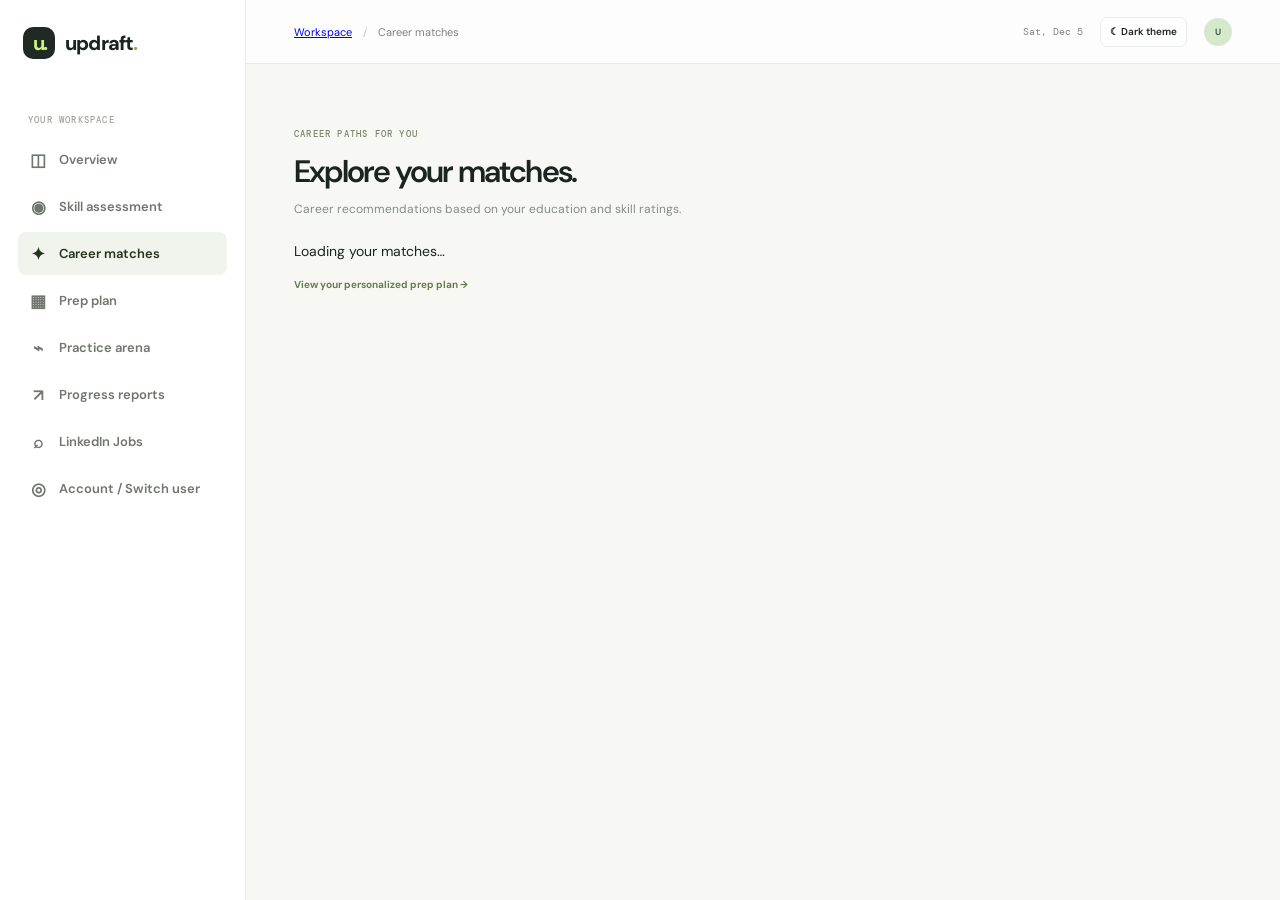
==== Frontend/pages/career-results.html @ 94cf5e40 "Update dashboard charts and focus sessions" ====
<!doctype html>
<html lang="en">
<head>
  <meta charset="utf-8">
  <meta name="viewport" content="width=device-width, initial-scale=1">
  <title>Career matches — Updraft</title>
  <link rel="preconnect" href="https://fonts.googleapis.com">
  <link href="https://fonts.googleapis.com/css2?family=DM+Mono:wght@400;500&family=DM+Sans:wght@400;500;600;700;800&display=swap" rel="stylesheet">
  <link rel="stylesheet" href="../css/styles.css">
  <link rel="stylesheet" href="../css/career.css">
</head>
<body>
  <aside class="sidebar">
    <a class="brand" href="../index.html">
      <span class="brandmark">u.</span>
      <span>updraft<span class="brand-dot">.</span></span>
    </a>
    <div class="side-label">YOUR WORKSPACE</div>
    <nav aria-label="Main navigation">
      <a class="nav-item" href="../index.html"><span>◫</span> Overview</a>
      <a class="nav-item" href="assessment.html"><span>◉</span> Skill assessment</a>
      <a class="nav-item active" href="career-results.html"><span>✦</span> Career matches</a>
      <a class="nav-item" href="plan.html"><span>▦</span> Prep plan</a>
      <a class="nav-item" href="practice.html"><span>⌁</span> Practice arena</a>
      <a class="nav-item" href="reports.html"><span>↗</span> Progress reports</a>
          <a class="nav-item" href="linkedin-jobs.html"><span>⌕</span> LinkedIn Jobs</a>
      <a class="nav-item" href="account.html"><span>◎</span> Account / Switch user</a>
</nav>
  </aside>

  <main class="main">
    <header class="topbar">
      <div class="breadcrumbs">
        <a href="../index.html">Workspace</a>
        <span>/</span>
        Career matches
      </div>
      <div class="top-actions">
        <span class="today" id="today"></span>
        <a class="avatar mini" href="account.html" aria-label="Account and switch user">U</a>
      </div>
    </header>

    <div class="content">
      <div class="page-head">
        <div class="eyebrow">CAREER PATHS FOR YOU</div>
        <h1>Explore your matches.</h1>
        <p>Career recommendations based on your education and skill ratings.</p>
      </div>

      <p id="career-status" class="career-status" role="status" aria-live="polite">
        Loading your matches…
      </p>

      <div id="career-results" class="career-results" aria-live="polite"></div>

      <section id="career-empty" class="panel" hidden>
        <h2>No career matches yet</h2>
        <p class="panel-copy">Complete your assessment to get personalized recommendations.</p>
        <a class="action" href="assessment.html">Complete assessment →</a>
      </section>

      <section id="career-error" class="panel" hidden>
        <h2>Career matches could not be loaded</h2>
        <p class="panel-copy">Check your connection and try again.</p>
        <button class="action" id="retry-careers" type="button">Try again</button>
      </section>

      <a class="text-link career-plan-link" href="plan.html">View your personalized prep plan →</a>
    </div>
  </main>

  <script src="../js/app.js"></script>
  <script src="../js/career-results.js"></script>
</body>
</html>
---- Frontend/css/styles.css ----
@import url('https://fonts.googleapis.com/css2?family=DM+Mono:wght@400;500&family=DM+Sans:wght@400;500;600;700;800&display=swap');

:root {
  --ink: #1c2420;
  --muted: #858c85;
  --line: #e9ece6;
  --paper: #f7f8f4;
  --white: #fff;
  --lime: #c9f17b;
  --green: #577d38;
  --dark: #202923;
  --purple: #e9e2fb;
  --coral: #ffe4dc;
  --blue: #e0ebf7;
}

* {
  box-sizing: border-box;
}

body {
  margin: 0;
  background: var(--paper);
  color: var(--ink);
  font-family: 'DM Sans', sans-serif;
  font-size: 14px;
}

.sidebar {
  position: fixed;
  inset: 0 auto 0 0;
  width: 246px;
  background: #fff;
  border-right: 1px solid var(--line);
  padding: 27px 18px;
  display: flex;
  flex-direction: column;
  z-index: 2;
}

.brand {
  display: flex;
  align-items: center;
  gap: 10px;
  text-decoration: none;
  color: var(--ink);
  font-weight: 800;
  font-size: 20px;
  letter-spacing: -.8px;
  margin: 0 0 55px 5px;
}

.brandmark {
  height: 32px;
  width: 32px;
  background: var(--dark);
  color: var(--lime);
  border-radius: 10px;
  display: grid;
  place-items: center;
  font-size: 20px;
  letter-spacing: -2px;
}

.brand-dot {
  color: #8cb052;
}

.side-label,
.eyebrow,
.stat-label {
  font-family: 'DM Mono', monospace;
  font-size: 9px;
  letter-spacing: 1.2px;
  font-weight: 500;
}

.side-label {
  color: #a0a59e;
  padding: 0 10px;
  margin-bottom: 12px;
}

.sidebar nav {
  display: grid;
  gap: 4px;
}

.nav-item {
  height: 43px;
  display: flex;
  align-items: center;
  gap: 12px;
  padding: 0 11px;
  color: #70766f;
  text-decoration: none;
  border-radius: 8px;
  font-size: 13px;
  font-weight: 600;
}

.nav-item > span {
  font-size: 17px;
  width: 18px;
  text-align: center;
}

.nav-item.active {
  background: #f1f4ed;
  color: #26331f;
}

.nav-item i {
  font-style: normal;
  font-size: 10px;
  margin-left: auto;
  background: #e7ecdf;
  padding: 3px 7px;
  border-radius: 20px;
}

.side-bottom {
  margin-top: auto;
}

.streak-card {
  background: #f6f7f2;
  border: 1px solid #ecefe6;
  border-radius: 10px;
  padding: 12px;
  display: flex;
  align-items: center;
  gap: 9px;
  margin-bottom: 18px;
}

.streak-flame {
  color: #df865f;
  font-size: 20px;
}

.streak-card b,
.user-row b {
  font-size: 11px;
  display: block;
}

.streak-card small,
.user-row small {
  display: block;
  color: #91968f;
  font-size: 10px;
  margin-top: 3px;
}

.streak-num {
  font-family: 'DM Mono', monospace;
  font-size: 13px;
  margin-left: auto;
  color: #83905f;
}

.user-row {
  border-top: 1px solid var(--line);
  padding: 16px 4px 0;
  display: flex;
  align-items: center;
  gap: 10px;
  text-decoration: none;
  color: inherit;
  cursor: pointer;
}

.avatar {
  background: #d6e9cd;
  color: #486341;
  border-radius: 50%;
  width: 34px;
  height: 34px;
  display: grid;
  place-items: center;
  font-size: 11px;
  font-weight: 700;
}

.more {
  margin-left: auto;
  color: #8f968e;
  font-size: 19px;
}

.main {
  margin-left: 246px;
  min-height: 100vh;
}

.topbar {
  height: 64px;
  background: rgba(255, 255, 255, .8);
  border-bottom: 1px solid var(--line);
  display: flex;
  align-items: center;
  justify-content: space-between;
  padding: 0 48px;
}

.breadcrumbs {
  font-size: 11px;
  color: #7c837b;
}

.breadcrumbs span {
  margin: 0 8px;
  color: #c0c5bd;
}

.top-actions {
  display: flex;
  align-items: center;
  gap: 17px;
}

.today {
  font-family: 'DM Mono', monospace;
  color: #7f867e;
  font-size: 10px;
}

.icon-btn {
  border: 0;
  background: none;
  font-size: 18px;
  position: relative;
  color: #555;
}

.notification-dot {
  position: absolute;
  right: 2px;
  top: 4px;
  width: 5px;
  height: 5px;
  border-radius: 50%;
  background: #ef886b;
}

.mini {
  width: 28px;
  height: 28px;
  font-size: 9px;
  border: 0;
}

.content {
  max-width: 1320px;
  margin: auto;
  padding: 39px 48px 30px;
}

.welcome-row {
  display: flex;
  justify-content: space-between;
  align-items: flex-end;
  margin-bottom: 26px;
}

.eyebrow {
  color: #7b856f;
}

.live-dot {
  display: inline-block;
  width: 6px;
  height: 6px;
  border-radius: 50%;
  background: #83b95c;
  margin-right: 6px;
  box-shadow: 0 0 0 3px #e3efd9;
}

h1 {
  font-size: 36px;
  line-height: 1.13;
  letter-spacing: -1.8px;
  margin: 14px 0 8px;
  font-weight: 600;
}

h1 em {
  font-family: Georgia, serif;
  font-weight: 400;
  color: #638747;
}

.subhead {
  margin: 0;
  color: #7f867e;
  font-size: 12px;
}

.primary-btn {
  border: 0;
  background: var(--dark);
  color: white;
  border-radius: 7px;
  padding: 12px 14px;
  font-family: inherit;
  font-size: 11px;
  font-weight: 600;
  cursor: pointer;
  box-shadow: 0 5px 12px #1b29151c;
}

.primary-btn span {
  color: var(--lime);
  font-size: 15px;
  vertical-align: -1px;
  margin-right: 7px;
}

.primary-btn b {
  color: #b8ef67;
  margin-left: 13px;
}

.hero-grid {
  display: grid;
  grid-template-columns: 1.28fr .85fr;
  gap: 16px;
}

.readiness-card,
.focus-card,
.stat-card,
.week-card,
.today-card {
  background: white;
  border: 1px solid var(--line);
  border-radius: 11px;
}

.readiness-card {
  padding: 21px 23px 16px;
  min-height: 232px;
  overflow: hidden;
}

.card-top {
  display: flex;
  justify-content: space-between;
  align-items: flex-start;
}

.muted {
  color: #969d93;
}

.card-top h2,
.section-heading h2 {
  font-size: 16px;
  margin: 6px 0 0;
  letter-spacing: -.35px;
}

.dots {
  background: none;
  border: 0;
  font-size: 20px;
  color: #9da39b;
}

.readiness-body {
  display: flex;
  align-items: center;
  gap: 25px;
  margin: 14px 0 8px;
}

.ring {
  width: 111px;
  height: 111px;
  border-radius: 50%;
  display: grid;
  place-items: center;
  position: relative;
  background: conic-gradient(#a5ce6e calc(var(--progress) * 1%), #eef1e9 0);
  transform: rotate(-90deg);
  flex: none;
}

.ring::before {
  content: '';
  position: absolute;
  inset: 7px;
  background: white;
  border-radius: 50%;
}

.ring-inner {
  z-index: 1;
  transform: rotate(90deg);
  text-align: center;
}

.ring-inner strong {
  font-size: 27px;
  letter-spacing: -1px;
}

.ring-inner strong span {
  font-size: 13px;
}

.ring-inner small {
  display: block;
  font-family: 'DM Mono', monospace;
  font-size: 8px;
  letter-spacing: 1px;
  color: #8a9288;
}

.readiness-copy {
  max-width: 300px;
}

.delta {
  font-family: 'DM Mono', monospace;
  font-size: 11px;
  color: #638747;
}

.delta span {
  color: #949a92;
}

.readiness-copy p {
  font-size: 11px;
  line-height: 1.6;
  color: #7b827a;
  margin: 8px 0;
}

.readiness-copy p b {
  color: #47523e;
}

.mini-tags {
  display: flex;
  gap: 7px;
}

.mini-tags span {
  background: #f4f6f1;
  border-radius: 20px;
  color: #7d8579;
  font-size: 9px;
  padding: 5px 8px;
}

.readiness-foot {
  border-top: 1px solid #eff1ec;
  display: flex;
  align-items: center;
  gap: 12px;
  padding-top: 10px;
  font-size: 9px;
  color: #889087;
}

.sparkline {
  height: 35px;
  flex: 1;
}

.sparkline svg {
  width: 100%;
  height: 100%;
}

.ticks {
  display: flex;
  flex-direction: column;
  justify-content: space-between;
  height: 35px;
  font: 8px 'DM Mono', monospace;
  color: #abb0a9;
}

.focus-card {
  padding: 21px 22px;
  background: #eff3e9;
  position: relative;
  overflow: hidden;
}

.focus-card h2 {
  font-size: 17px;
}

.spark-icon {
  font-size: 22px;
  color: #85a85d;
}

.focus-topic {
  background: white;
  border: 1px solid #e7ebdf;
  border-radius: 8px;
  padding: 11px;
  display: flex;
  align-items: center;
  gap: 10px;
  margin-top: 21px;
}

.topic-icon {
  width: 32px;
  height: 32px;
  background: #edf3e6;
  border-radius: 7px;
  display: grid;
  place-items: center;
  color: #68854e;
  font-size: 17px;
}

.focus-topic b {
  font-size: 11px;
  display: block;
}

.focus-topic small {
  font-size: 9px;
  color: #969d92;
  display: block;
  margin-top: 3px;
}

.topic-score {
  font: 11px 'DM Mono', monospace;
  margin-left: auto;
  color: #76836b;
}

.focus-progress {
  height: 4px;
  background: #dde4d4;
  border-radius: 10px;
  margin: 10px 1px 11px;
}

.focus-progress span {
  height: 100%;
  display: block;
  background: #99bd68;
  border-radius: 10px;
}

.focus-hint {
  font-size: 9px;
  color: #717a6d;
  margin-bottom: 13px;
}

.focus-hint span {
  color: #78964e;
  font-size: 13px;
  margin-right: 4px;
}

.dark-btn {
  width: 100%;
  height: 34px;
  border: 0;
  border-radius: 6px;
  background: #263229;
  color: white;
  text-align: left;
  padding: 0 11px;
  font-family: inherit;
  font-size: 10px;
  cursor: pointer;
}

.dark-btn span {
  float: right;
  color: var(--lime);
  font-size: 16px;
  margin-top: -2px;
}

.section-heading {
  display: flex;
  justify-content: space-between;
  align-items: end;
  margin: 29px 0 12px;
}

.section-heading h2 {
  font-size: 17px;
}

.text-link {
  color: #667c4f;
  font-size: 10px;
  text-decoration: none;
  font-weight: 700;
}

.text-link span {
  margin-left: 6px;
}

.stat-grid {
  display: grid;
  grid-template-columns: repeat(4, 1fr);
  gap: 13px;
}

.stat-card {
  padding: 14px 14px 12px;
  min-height: 127px;
  position: relative;
}

.stat-icon {
  display: inline-grid;
  place-items: center;
  width: 25px;
  height: 25px;
  border-radius: 7px;
  font-size: 13px;
  margin-right: 6px;
  vertical-align: middle;
}

.violet {
  background: var(--purple);
  color: #7554aa;
}

.lime {
  background: #edf4dc;
  color: #6a8c3b;
}

.coral {
  background: var(--coral);
  color: #c97b62;
}

.blue {
  background: var(--blue);
  color: #5980a8;
}

.stat-label {
  font-size: 8px;
  color: #90978f;
  letter-spacing: .8px;
  vertical-align: middle;
}

.stat-value {
  font-size: 25px;
  font-weight: 600;
  letter-spacing: -.8px;
  margin: 9px 0 8px;
}

.stat-value small {
  font-weight: 400;
  color: #90978f;
  font-size: 10px;
  letter-spacing: 0;
}

.stat-foot {
  font-size: 9px;
  color: #90978f;
  position: relative;
}

.positive {
  color: #658b48;
  font-weight: 700;
  margin-right: 3px;
}

.bars {
  position: absolute;
  right: 0;
  bottom: 0;
  display: flex;
  gap: 3px;
  height: 22px;
  align-items: end;
}

.bars i {
  width: 4px;
  background: #c6deaa;
  border-radius: 2px 2px 0 0;
}

.bars i:nth-last-child(1) {
  background: #88ae61;
}

.micro-line {
  position: absolute;
  right: 0;
  bottom: -1px;
  font-size: 18px;
  letter-spacing: -3px;
  color: #9ec46f;
}

.coral-line {
  color: #e2a08a;
}

.tiny-progress {
  position: absolute;
  right: 0;
  bottom: 2px;
  width: 48px;
  height: 4px;
  background: #edf0eb;
  border-radius: 5px;
}

.tiny-progress i {
  display: block;
  width: 67%;
  height: 100%;
  background: #96b86e;
  border-radius: 5px;
}

.lower-grid {
  display: grid;
  grid-template-columns: 1.15fr .85fr;
  gap: 14px;
  margin-top: 17px;
}

.week-card,
.today-card {
  padding: 17px 19px;
}

.week-meta {
  display: flex;
  gap: 20px;
  margin: 16px 0 6px;
  color: #90978f;
  font-size: 9px;
}

.week-meta b {
  font: 12px 'DM Mono', monospace;
  color: #4a5149;
  margin-right: 4px;
}

.select-pill {
  border: 1px solid var(--line);
  border-radius: 5px;
  background: white;
  padding: 6px 8px;
  color: #7c837a;
  font: 9px 'DM Sans', sans-serif;
}

.chart {
  height: 105px;
  display: grid;
  grid-template-columns: 26px 1fr;
  grid-template-rows: 1fr 15px;
  position: relative;
}

.y-labels {
  display: flex;
  flex-direction: column;
  justify-content: space-between;
  color: #a4aaa2;
  font: 8px 'DM Mono', monospace;
  padding-bottom: 0;
}

.chart-area {
  position: relative;
  display: flex;
  justify-content: space-around;
  align-items: end;
  padding: 0 8px;
}

.gridline {
  position: absolute;
  left: 0;
  right: 0;
  border-top: 1px dashed #edf0ea;
}

.g1 {
  top: 0;
}

.g2 {
  top: 50%;
}

.g3 {
  bottom: 0;
}

.bar-group {
  height: 100%;
  display: flex;
  align-items: end;
  gap: 3px;
  z-index: 1;
  width: 24px;
}

.bar-group i {
  width: 10px;
  background: #a8c982;
  border-radius: 3px 3px 0 0;
}

.bar-group i.soft {
  background: #e0e9d7;
}

.bar-group i.empty {
  height: 4px;
  width: 10px;
  background: #f0f2ed;
  border-radius: 3px;
}

.x-labels {
  grid-column: 2;
  display: flex;
  justify-content: space-around;
  color: #9ca39a;
  font: 8px 'DM Mono', monospace;
  padding-top: 4px;
}

.date-badge {
  background: #f1f4ed;
  color: #72825f;
  text-align: center;
  font: 8px 'DM Mono', monospace;
  padding: 5px 9px;
  border-radius: 5px;
  line-height: 1.5;
}

.date-badge b {
  font-size: 14px;
}

.task-list {
  margin-top: 13px;
}

.task {
  display: flex;
  align-items: center;
  gap: 9px;
  padding: 9px 0;
  border-bottom: 1px solid #f0f1ed;
  cursor: pointer;
}

.task input {
  position: absolute;
  opacity: 0;
}

.checkmark {
  height: 15px;
  width: 15px;
  border: 1px solid #d9ded5;
  border-radius: 4px;
  display: block;
  flex: none;
}

.task input:checked + .checkmark {
  background: #8aaf61;
  border-color: #8aaf61;
}

.task input:checked + .checkmark::after {
  content: '✓';
  display: block;
  color: white;
  font-size: 11px;
  text-align: center;
  line-height: 14px;
}

.task b {
  display: block;
  font-size: 10px;
}

.task small {
  display: block;
  color: #9ba198;
  font-size: 9px;
  margin-top: 3px;
}

.task-tag {
  margin-left: auto;
  font: 8px 'DM Mono', monospace;
  font-style: normal;
  letter-spacing: .4px;
  padding: 4px 6px;
  border-radius: 3px;
}

.tag-code {
  color: #6a89a8;
  background: #edf3f8;
}

.tag-talk {
  color: #a07c53;
  background: #f7f2e8;
}

.tag-done {
  color: #709054;
  background: #eff5e7;
}

.task.done b {
  text-decoration: line-through;
  color: #9ca39a;
}

.task-link {
  display: block;
  text-align: right;
  margin-top: 11px;
}

.bottom-banner {
  margin-top: 17px;
  background: #27342b;
  color: white;
  border-radius: 10px;
  padding: 19px 22px;
  display: flex;
  align-items: center;
  gap: 15px;
  position: relative;
  overflow: hidden;
}

.banner-symbol {
  width: 38px;
  height: 38px;
  border-radius: 50%;
  background: #394a39;
  color: var(--lime);
  display: grid;
  place-items: center;
  font-size: 17px;
  z-index: 1;
}

.bottom-banner > div:not(.banner-orb) {
  z-index: 1;
}

.bottom-banner .eyebrow {
  color: #b4cf8f;
  font-size: 8px;
}

.bottom-banner h3 {
  margin: 4px 0;
  font-size: 14px;
}

.bottom-banner p {
  margin: 0;
  color: #b0b9ad;
  font-size: 10px;
}

.bottom-banner button {
  margin-left: auto;
  z-index: 1;
  border: 0;
  background: var(--lime);
  color: #283521;
  border-radius: 5px;
  padding: 10px 12px;
  font: 600 9px 'DM Sans', sans-serif;
  cursor: pointer;
}

.bottom-banner button span {
  margin-left: 11px;
}

.banner-orb {
  position: absolute;
  border-radius: 50%;
  border: 1px solid #4c5b4c;
  opacity: .45;
}

.orb1 {
  width: 180px;
  height: 180px;
  right: 110px;
  top: -130px;
}

.orb2 {
  width: 125px;
  height: 125px;
  right: 136px;
  top: -103px;
}

footer {
  font: 8px 'DM Mono', monospace;
  letter-spacing: .8px;
  color: #a4aaa1;
  padding: 20px 2px 0;
}

.footer-right {
  float: right;
  letter-spacing: 0;
  font-family: 'DM Sans', sans-serif;
  font-size: 9px;
}

.page-head {
  margin: 25px 0;
}

.page-head h1 {
  font-size: 31px;
}

.page-head p {
  color: var(--muted);
  font-size: 12px;
}

.panel {
  background: #fff;
  border: 1px solid var(--line);
  border-radius: 10px;
  padding: 22px;
  margin: 15px 0;
}

.panel h2 {
  font-size: 17px;
  margin: 0 0 10px;
}

.page-grid {
  display: grid;
  grid-template-columns: 1.2fr .8fr;
  gap: 15px;
}

.chip {
  display: inline-block;
  padding: 7px 10px;
  border: 1px solid var(--line);
  border-radius: 20px;
  margin: 5px;
  color: #677263;
  font-size: 10px;
}

.chip.selected {
  background: #eaf2df;
  color: #557740;
  border-color: #d8e6c9;
}

.option-row {
  display: flex;
  gap: 9px;
  flex-wrap: wrap;
}

.choice {
  border: 1px solid var(--line);
  background: white;
  padding: 10px 13px;
  border-radius: 6px;
  cursor: pointer;
  font: 11px 'DM Sans', sans-serif;
}

.choice:hover,
.choice.selected {
  border-color: #9fc377;
  background: #f3f8eb;
}

.action {
  background: #27342b;
  color: white;
  border: 0;
  padding: 11px 15px;
  border-radius: 6px;
  font: 600 11px 'DM Sans', sans-serif;
  cursor: pointer;
}

.question {
  font-size: 19px;
  font-weight: 600;
  line-height: 1.4;
  margin: 15px 0;
}

.answer {
  width: 100%;
  min-height: 125px;
  border: 1px solid var(--line);
  border-radius: 7px;
  padding: 12px;
  font: 12px 'DM Sans', sans-serif;
  resize: vertical;
}

.feedback {
  background: #f2f6ec;
  border-radius: 8px;
  padding: 14px;
  margin-top: 12px;
  color: #536449;
  font-size: 12px;
  line-height: 1.6;
}

.progress-line {
  height: 7px;
  background: #edf0e9;
  border-radius: 8px;
  overflow: hidden;
}

.progress-line i {
  display: block;
  height: 100%;
  background: #a3c877;
  border-radius: 8px;
}

.plan-row {
  display: flex;
  align-items: center;
  gap: 12px;
  padding: 13px 0;
  border-bottom: 1px solid #eff1ec;
}

.plan-row input {
  accent-color: #87ad5c;
}

.plan-row b {
  font-size: 12px;
}

.plan-row small {
  display: block;
  color: #949a92;
  font-size: 10px;
  margin-top: 3px;
}

.week-pill {
  margin-left: auto;
  font: 9px 'DM Mono', monospace;
  color: #718760;
}

.timer {
  font: 40px 'DM Mono', monospace;
  letter-spacing: -2px;
}

.timer-wrap {
  text-align: center;
  padding: 25px;
}

.timer-controls {
  display: flex;
  justify-content: center;
  gap: 8px;
  margin: 14px;
}

.timer-controls button {
  border: 1px solid var(--line);
  background: white;
  border-radius: 6px;
  padding: 8px 12px;
  cursor: pointer;
}

.tabs {
  display: flex;
  gap: 8px;
  border-bottom: 1px solid var(--line);
  padding-bottom: 12px;
}

.tab {
  border: 0;
  background: none;
  color: #878e85;
  font: 11px 'DM Sans', sans-serif;
  padding: 8px 10px;
  cursor: pointer;
}

.tab.active {
  background: #edf3e6;
  color: #526e3e;
  border-radius: 5px;
}

.toast {
  position: fixed;
  bottom: 24px;
  right: 24px;
  background: #243127;
  color: #fff;
  padding: 12px 16px;
  border-radius: 7px;
  box-shadow: 0 8px 24px #0002;
  z-index: 9;
  font-size: 12px;
  animation: pop .2s ease;
}

@keyframes pop {
  from {
    transform: translateY(8px);
    opacity: 0;
  }

  to {
    transform: none;
    opacity: 1;
  }
}

@media (max-width: 1000px) {
  .sidebar {
    width: 200px;
  }

  .main {
    margin-left: 200px;
  }

  .content {
    padding: 28px 25px;
  }

  .topbar {
    padding: 0 25px;
  }

  .hero-grid {
    grid-template-columns: 1fr 1fr;
  }

  .stat-grid {
    grid-template-columns: repeat(2, 1fr);
  }
}

@media (max-width: 700px) {
  .sidebar {
    width: 58px;
    padding: 18px 8px;
  }

  .brand {
    margin: 0 0 35px 4px;
  }

  .brand > span:not(.brandmark),
  .side-label,
  .nav-item:not(.active),
  .nav-item.active {
    font-size: 0;
  }

  .nav-item {
    justify-content: center;
    padding: 0;
  }

  .nav-item > span {
    font-size: 18px;
  }

  .nav-item i,
  .side-bottom .streak-card,
  .user-row > div:not(.avatar),
  .more {
    display: none;
  }

  .user-row {
    justify-content: center;
  }

  .main {
    margin-left: 58px;
  }

  .topbar {
    height: 54px;
    padding: 0 14px;
  }

  .content {
    padding: 23px 14px;
  }

  .welcome-row {
    display: block;
  }

  .welcome-row h1 {
    font-size: 30px;
  }

  .primary-btn {
    margin-top: 16px;
  }

  .hero-grid,
  .lower-grid,
  .page-grid {
    grid-template-columns: 1fr;
  }

  .readiness-card {
    min-height: 220px;
  }

  .focus-card {
    min-height: 220px;
  }

  .stat-grid {
    gap: 8px;
  }

  .stat-card {
    padding: 11px 10px;
  }

  .stat-label {
    font-size: 7px;
  }

  .bottom-banner {
    flex-wrap: wrap;
  }

  .bottom-banner button {
    margin: 4px 0 0 53px;
  }

  .footer-right {
    display: none;
  }

  .today {
    display: none;
  }
}
.avatar.mini[href] { text-decoration: none; cursor: pointer; }

#account-picker { width:100%; padding:11px 12px; border:1px solid var(--line); border-radius:8px; background:white; font:inherit; }


/* Compact desktop overview: keep its main cards visible together on a typical laptop. */
@media (min-width: 1001px) and (min-height: 820px) {
  .dashboard-page { height:100vh; overflow:hidden; }
  .dashboard-page .main { height:100vh; min-height:0; overflow:hidden; }
  .dashboard-page .content { height:calc(100vh - 64px); padding:14px 30px 7px; display:flex; flex-direction:column; gap:8px; overflow:hidden; }
  .dashboard-page .welcome-row { margin:0; min-height:87px; align-items:center; }
  .dashboard-page .welcome-row h1 { font-size:30px; line-height:1.08; margin:8px 0 5px; }
  .dashboard-page .welcome-row .subhead { margin:4px 0; font-size:12px; }
  .dashboard-page .primary-btn { padding:12px 14px; }
  .dashboard-page #dashboard:not([hidden]) { display:grid; flex:1; min-height:0; grid-template-rows:auto auto auto minmax(0,1fr); gap:9px; }
  .dashboard-page .hero-grid { gap:10px; }
  .dashboard-page .readiness-card { min-height:0; padding:13px 16px 10px; }
  .dashboard-page .readiness-body { gap:16px; margin:8px 0 6px; }
  .dashboard-page .ring { width:82px; height:82px; }
  .dashboard-page .ring-inner strong { font-size:22px; }
  .dashboard-page .readiness-copy p { margin:5px 0; line-height:1.35; }
  .dashboard-page .readiness-foot { padding-top:7px; gap:8px; }
  .dashboard-page .sparkline,.dashboard-page .ticks { height:27px; }
  .dashboard-page .focus-card { padding:14px 16px; }
  .dashboard-page .focus-topic { margin:9px 0; padding:8px; }
  .dashboard-page .focus-hint { margin:8px 0; font-size:12px; }
  .dashboard-page .section-heading { margin:0; }
  .dashboard-page .section-heading h2 { margin-top:3px; }
  .dashboard-page .stat-grid { gap:9px; }
  .dashboard-page .stat-card { min-height:88px; padding:9px 11px 7px; }
  .dashboard-page .stat-value { margin:5px 0; }
  .dashboard-page .lower-grid { margin:0; min-height:0; grid-template-columns:1.15fr .85fr; gap:10px; }
  .dashboard-page .week-card,.dashboard-page .today-card { min-height:0; padding:11px 14px; overflow:hidden; }
  .dashboard-page .week-meta { margin:7px 0 4px; }
  .dashboard-page .chart-legend { display:flex; gap:12px; margin:-1px 0 0 26px; font-size:8px; }
  .dashboard-page .chart { height:76px; }
  .dashboard-page .task { padding:7px 0; }
  .dashboard-page .task-link { margin-top:4px; }
  .dashboard-page footer { padding-top:3px; }
}

.chart-legend { display:flex; gap:12px; margin:2px 0 0 26px; color:#8d958b; font-size:8px; }
.chart-legend span { display:inline-flex; align-items:center; gap:4px; }
.chart-legend i { width:7px; height:7px; border-radius:2px; background:#a8c982; }
.chart-legend i.answers-legend { background:#e0e9d7; }


.theme-toggle {
  display:inline-flex;
  align-items:center;
  justify-content:center;
  gap:6px;
  min-height:30px;
  padding:5px 9px;
  border:1px solid var(--line);
  border-radius:7px;
  background:var(--white);
  color:var(--ink);
  font:600 10px 'DM Sans',sans-serif;
  cursor:pointer;
  white-space:nowrap;
}
.theme-toggle:hover { border-color:#9fc377; }
.theme-toggle:focus-visible { outline:2px solid #9fc377; outline-offset:2px; }

:root[data-theme="dark"] {
  color-scheme:dark;
  --ink:#e6ede7;
  --muted:#a3afa5;
  --line:#35433a;
  --paper:#151c18;
  --white:#202923;
  --green:#a7cc7d;
  --dark:#26342b;
  --purple:#393148;
  --coral:#49352f;
  --blue:#2e3c4c;
}
:root[data-theme="dark"] body { background:var(--paper); color:var(--ink); }
:root[data-theme="dark"] .sidebar,
:root[data-theme="dark"] .topbar,
:root[data-theme="dark"] .panel,
:root[data-theme="dark"] .readiness-card,
:root[data-theme="dark"] .stat-card,
:root[data-theme="dark"] .week-card,
:root[data-theme="dark"] .today-card,
:root[data-theme="dark"] .job-card { background:var(--white); border-color:var(--line); color:var(--ink); }
:root[data-theme="dark"] .topbar { background:rgba(24,32,27,.94); }
:root[data-theme="dark"] .focus-card,
:root[data-theme="dark"] .streak-card,
:root[data-theme="dark"] .feedback,
:root[data-theme="dark"] .plan-recommendation { background:#29372d; border-color:#3c4b3e; color:#d6e4d3; }
:root[data-theme="dark"] .focus-topic,
:root[data-theme="dark"] .select-pill,
:root[data-theme="dark"] .date-badge,
:root[data-theme="dark"] .mini-tags span,
:root[data-theme="dark"] .task { background:#26312a; border-color:var(--line); color:var(--ink); }
:root[data-theme="dark"] .nav-item { color:#b2bdb3; }
:root[data-theme="dark"] .nav-item.active,
:root[data-theme="dark"] .chip.selected { background:#354432; color:#d6e7c1; }
:root[data-theme="dark"] .nav-item i,
:root[data-theme="dark"] .chip { background:#2c382f; color:#b8c6b8; border-color:var(--line); }
:root[data-theme="dark"] .brand,
:root[data-theme="dark"] h1,
:root[data-theme="dark"] h2,
:root[data-theme="dark"] h3,
:root[data-theme="dark"] .question,
:root[data-theme="dark"] .stat-value,
:root[data-theme="dark"] .plan-row b,
:root[data-theme="dark"] .job-card h2 { color:var(--ink); }
:root[data-theme="dark"] .brandmark { background:#d9edc1; color:#26342b; }
:root[data-theme="dark"] .choice,
:root[data-theme="dark"] .theme-toggle,
:root[data-theme="dark"] input,
:root[data-theme="dark"] select,
:root[data-theme="dark"] textarea,
:root[data-theme="dark"] #account-picker { background:#1a221d; color:var(--ink); border-color:var(--line); }
:root[data-theme="dark"] .choice:hover,
:root[data-theme="dark"] .choice.selected { background:#354432; border-color:#8eaf6d; color:#e4efdf; }
:root[data-theme="dark"] .action,
:root[data-theme="dark"] .primary-btn,
:root[data-theme="dark"] .dark-btn { background:#8eb966; color:#172019; }
:root[data-theme="dark"] .dark-btn span,
:root[data-theme="dark"] .primary-btn b { color:#172019; }
:root[data-theme="dark"] .progress-line,
:root[data-theme="dark"] .focus-progress,
:root[data-theme="dark"] .tiny-progress { background:#354239; }
:root[data-theme="dark"] .plan-row,
:root[data-theme="dark"] .activity-row,
:root[data-theme="dark"] .user-row { border-color:var(--line); }
:root[data-theme="dark"] .account-field input,
:root[data-theme="dark"] .job-search input,
:root[data-theme="dark"] .job-search select { background:#1a221d; color:var(--ink); border-color:var(--line); }
:root[data-theme="dark"] .job-description,
:root[data-theme="dark"] .job-meta,
:root[data-theme="dark"] .account-note,
:root[data-theme="dark"] .account-status,
:root[data-theme="dark"] .practice-status,
:root[data-theme="dark"] .plan-status,
:root[data-theme="dark"] .report-status { color:#a7b4a8; }
:root[data-theme="dark"] .analog-clock { background:radial-gradient(circle at center,#202923 0 68%,#344138 68.5% 100%); border-color:#111713; }
:root[data-theme="dark"] .analog-clock::before { background:repeating-conic-gradient(from -1deg,#c1cec2 0deg 1deg,transparent 1deg 6deg); }
:root[data-theme="dark"] .clock-number { color:#e4ece4; }
:root[data-theme="dark"] .clock-hour,
:root[data-theme="dark"] .clock-minute { background-color:#d8e5d8; }
:root[data-theme="dark"] .clock-pin { background:#d8e5d8; }
:root[data-theme="dark"] .ring::before { background:var(--white); }
:root[data-theme="dark"] .text-link,
:root[data-theme="dark"] .job-card a,
:root[data-theme="dark"] .provider-credit a,
:root[data-theme="dark"] .week-pill,
:root[data-theme="dark"] .positive,
:root[data-theme="dark"] .focus-hint { color:#b9d99a; }
:root[data-theme="dark"] .timer-readout { color:#e4ece4; background:rgba(22,29,24,.9); }
:root[data-theme="dark"] .footer-right,
:root[data-theme="dark"] footer,
:root[data-theme="dark"] .muted,
:root[data-theme="dark"] .eyebrow.muted { color:#9aa79b; }
:root[data-theme="dark"] .linkedin-link { color:#fff; }


:root[data-theme="dark"] .career-fieldset select {
  background:#1a221d;
  color:var(--ink);
  border-color:var(--line);
}
:root[data-theme="dark"] .career-fieldset select:disabled {
  background:#222c25;
  color:var(--muted);
}
:root[data-theme="dark"] .welcome-row h1 em { color:#b9d99a; }
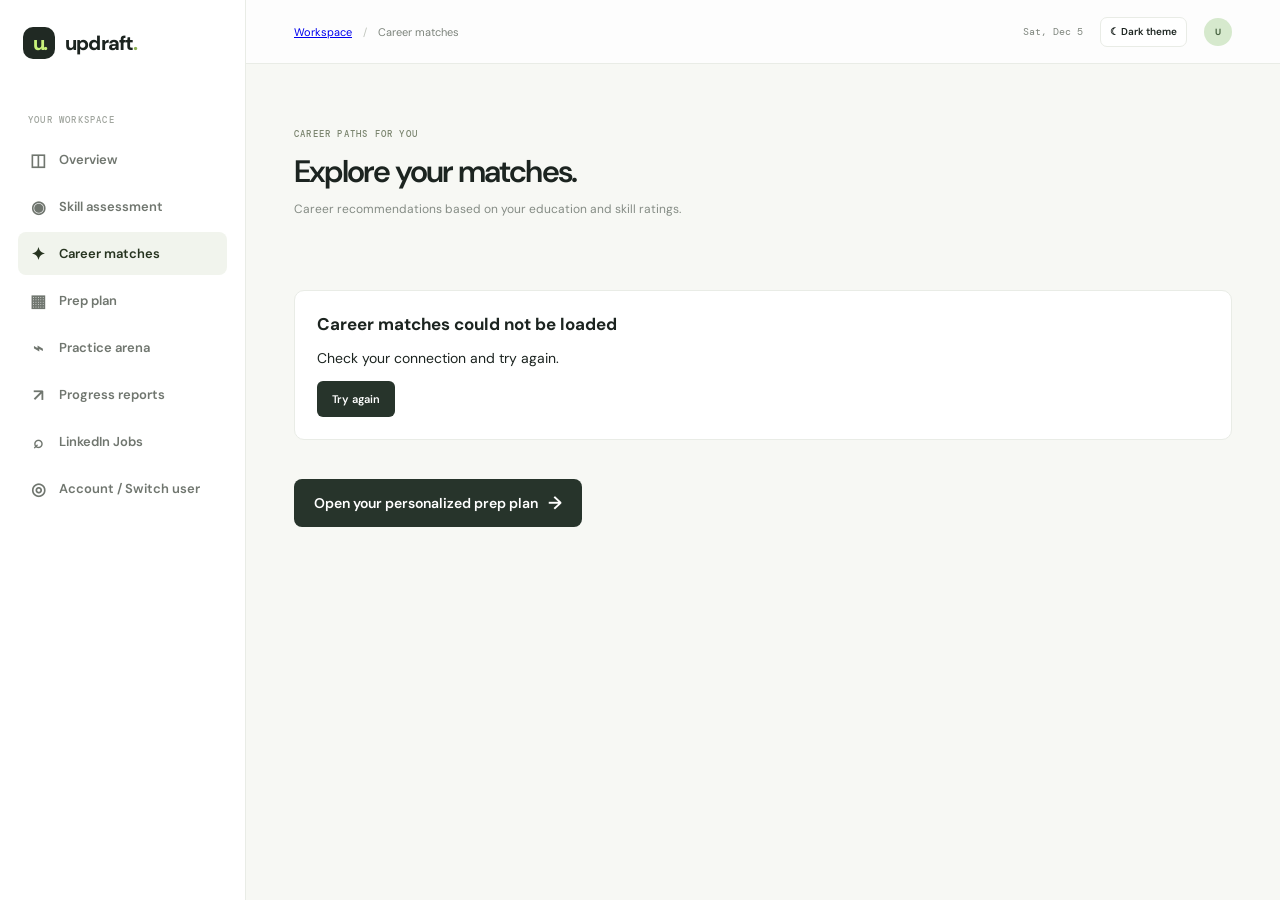
==== commit d58ae05f: "Personalize career match recommendations" ====
--- a/Frontend/pages/career-results.html
+++ b/Frontend/pages/career-results.html
@@ -66,11 +66,11 @@
         <button class="action" id="retry-careers" type="button">Try again</button>
       </section>
 
-      <a class="text-link career-plan-link" href="plan.html">View your personalized prep plan →</a>
+      <a class="action career-plan-link" href="plan.html">Open your personalized prep plan <span aria-hidden="true">→</span></a>
     </div>
   </main>
 
   <script src="../js/app.js"></script>
   <script src="../js/career-results.js"></script>
 </body>
-</html>+</html>
--- a/Frontend/css/styles.css
+++ b/Frontend/css/styles.css
@@ -1222,6 +1222,11 @@
   border-radius: 6px;
   padding: 8px 12px;
   cursor: pointer;
+}
+.timer-controls button.action {
+  background: #27342b;
+  color: #fff;
+  border: 0;
 }
 
 .tabs {
--- a/Frontend/css/career.css
+++ b/Frontend/css/career.css
@@ -0,0 +1,235 @@
+.career-fieldset {
+  min-width: 0;
+  margin: 18px 0 24px;
+  padding: 0;
+  border: 0;
+}
+
+.career-fieldset legend {
+  margin-bottom: 12px;
+  font-size: 16px;
+  font-weight: 700;
+}
+
+.career-label {
+  display: block;
+  margin: 12px 0 6px;
+  color: var(--ink);
+  font-size: 12px;
+  font-weight: 600;
+}
+
+.career-fieldset > select {
+  display: block;
+  width: 100%;
+  min-height: 42px;
+  padding: 9px 11px;
+  border: 1px solid var(--line);
+  border-radius: 6px;
+  background: #fff;
+  color: var(--ink);
+  font: 12px 'DM Sans', sans-serif;
+}
+
+.career-fieldset > select:disabled {
+  background: #f3f4f1;
+  color: var(--muted);
+}
+
+.skill-ratings {
+  display: grid;
+  gap: 8px;
+  margin-top: 12px;
+}
+
+.skill-rating-row {
+  display: grid;
+  grid-template-columns: minmax(0, 1fr) 150px;
+  align-items: center;
+  gap: 14px;
+  padding: 9px 0;
+  border-bottom: 1px solid var(--line);
+  font-size: 12px;
+}
+
+.skill-rating-row select {
+  width: 100%;
+  min-height: 38px;
+  padding: 7px 9px;
+  border: 1px solid var(--line);
+  border-radius: 6px;
+  background: #fff;
+  color: var(--ink);
+  font: 12px 'DM Sans', sans-serif;
+}
+
+.career-status {
+  min-height: 20px;
+  color: var(--muted);
+  font-size: 13px;
+  line-height: 1.5;
+}
+
+.career-results {
+  display: grid;
+  grid-template-columns: repeat(2, minmax(0, 1fr));
+  gap: 14px;
+}
+
+.career-result-card {
+  margin: 0;
+  padding: 26px;
+  display: flex;
+  flex-direction: column;
+  align-items: stretch;
+}
+
+.career-card-header {
+  display: flex;
+  align-items: flex-start;
+  justify-content: space-between;
+  gap: 18px;
+}
+
+.career-result-card h2 {
+  margin: 8px 0 4px;
+  font-size: 21px;
+  line-height: 1.3;
+}
+
+.career-result-card h3 {
+  margin: 0 0 8px;
+  font-size: 15px;
+  line-height: 1.4;
+}
+
+.career-score {
+  min-width: 76px;
+  min-height: 66px;
+  padding: 9px 11px;
+  display: grid;
+  align-content: center;
+  justify-items: center;
+  border: 1px solid var(--line);
+  border-radius: 10px;
+  background: var(--paper);
+  color: var(--green);
+}
+
+.career-score strong {
+  font-size: 22px;
+  line-height: 1.1;
+}
+
+.career-score span {
+  margin-top: 4px;
+  font: 500 9px 'DM Mono', monospace;
+  letter-spacing: 1px;
+}
+
+.career-match-track {
+  height: 7px;
+  margin: 8px 0 16px;
+  overflow: hidden;
+  border-radius: 99px;
+  background: var(--line);
+}
+
+.career-match-track span {
+  display: block;
+  height: 100%;
+  border-radius: inherit;
+  background: #9ec96b;
+  transition: width .35s ease;
+}
+
+.career-description {
+  margin: 8px 0 18px;
+  color: var(--ink);
+  font-size: 16px;
+  line-height: 1.6;
+}
+
+.career-detail-group {
+  margin-top: 18px;
+  padding-top: 16px;
+  border-top: 1px solid var(--line);
+}
+
+.career-result-card ul {
+  padding-left: 19px;
+  color: var(--muted);
+  font-size: 14px;
+  line-height: 1.75;
+  margin: 0;
+}
+
+.career-result-card li {
+  margin: 3px 0;
+  overflow-wrap: anywhere;
+}
+
+.career-result-card a {
+  color: var(--green);
+}
+
+.career-plan-link {
+  display: inline-flex;
+  align-items: center;
+  justify-content: center;
+  gap: 10px;
+  min-height: 48px;
+  margin-top: 24px;
+  padding: 0 20px;
+  border-radius: 8px;
+  font-size: 14px;
+  text-decoration: none;
+  transition: transform .15s ease, box-shadow .15s ease;
+}
+
+.career-plan-link:hover {
+  transform: translateY(-1px);
+  box-shadow: 0 7px 18px rgb(28 36 32 / 14%);
+}
+
+.career-plan-link span {
+  font-size: 18px;
+}
+
+#submit-assessment:disabled {
+  cursor: not-allowed;
+  opacity: .6;
+}
+
+@media (max-width: 700px) {
+  .career-results {
+    grid-template-columns: 1fr;
+  }
+
+  .career-result-card {
+    padding: 20px;
+  }
+
+  .career-result-card h2 {
+    font-size: 19px;
+  }
+
+  .career-description {
+    font-size: 15px;
+  }
+
+  .career-page-grid {
+    grid-template-columns: 1fr;
+  }
+
+  .skill-rating-row {
+    grid-template-columns: minmax(0, 1fr) 120px;
+    gap: 8px;
+  }
+}
+
+@media (max-width: 380px) {
+  .skill-rating-row {
+    grid-template-columns: 1fr;
+  }
+}
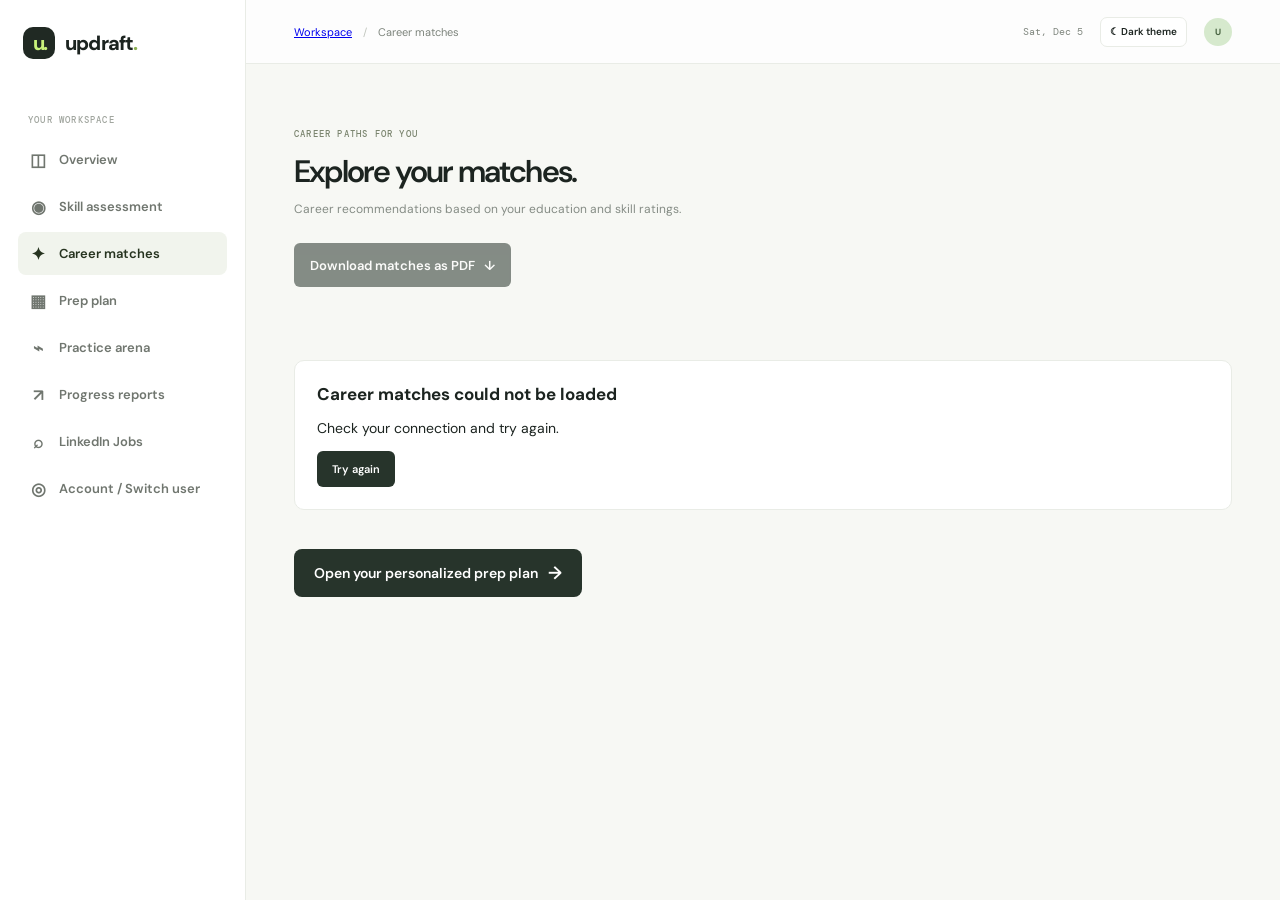
==== commit 9e28ce28: "Improve job search and export career matches" ====
--- a/Frontend/pages/career-results.html
+++ b/Frontend/pages/career-results.html
@@ -46,6 +46,7 @@
         <div class="eyebrow">CAREER PATHS FOR YOU</div>
         <h1>Explore your matches.</h1>
         <p>Career recommendations based on your education and skill ratings.</p>
+        <button id="download-careers" class="action career-download" type="button" disabled>Download matches as PDF <span aria-hidden="true">↓</span></button>
       </div>
 
       <p id="career-status" class="career-status" role="status" aria-live="polite">
--- a/Frontend/css/career.css
+++ b/Frontend/css/career.css
@@ -196,6 +196,21 @@
   font-size: 18px;
 }
 
+.career-download {
+  display: inline-flex;
+  align-items: center;
+  gap: 9px;
+  min-height: 44px;
+  margin-top: 14px;
+  padding: 0 16px;
+  font-size: 13px;
+}
+
+.career-download:disabled {
+  cursor: not-allowed;
+  opacity: .55;
+}
+
 #submit-assessment:disabled {
   cursor: not-allowed;
   opacity: .6;
